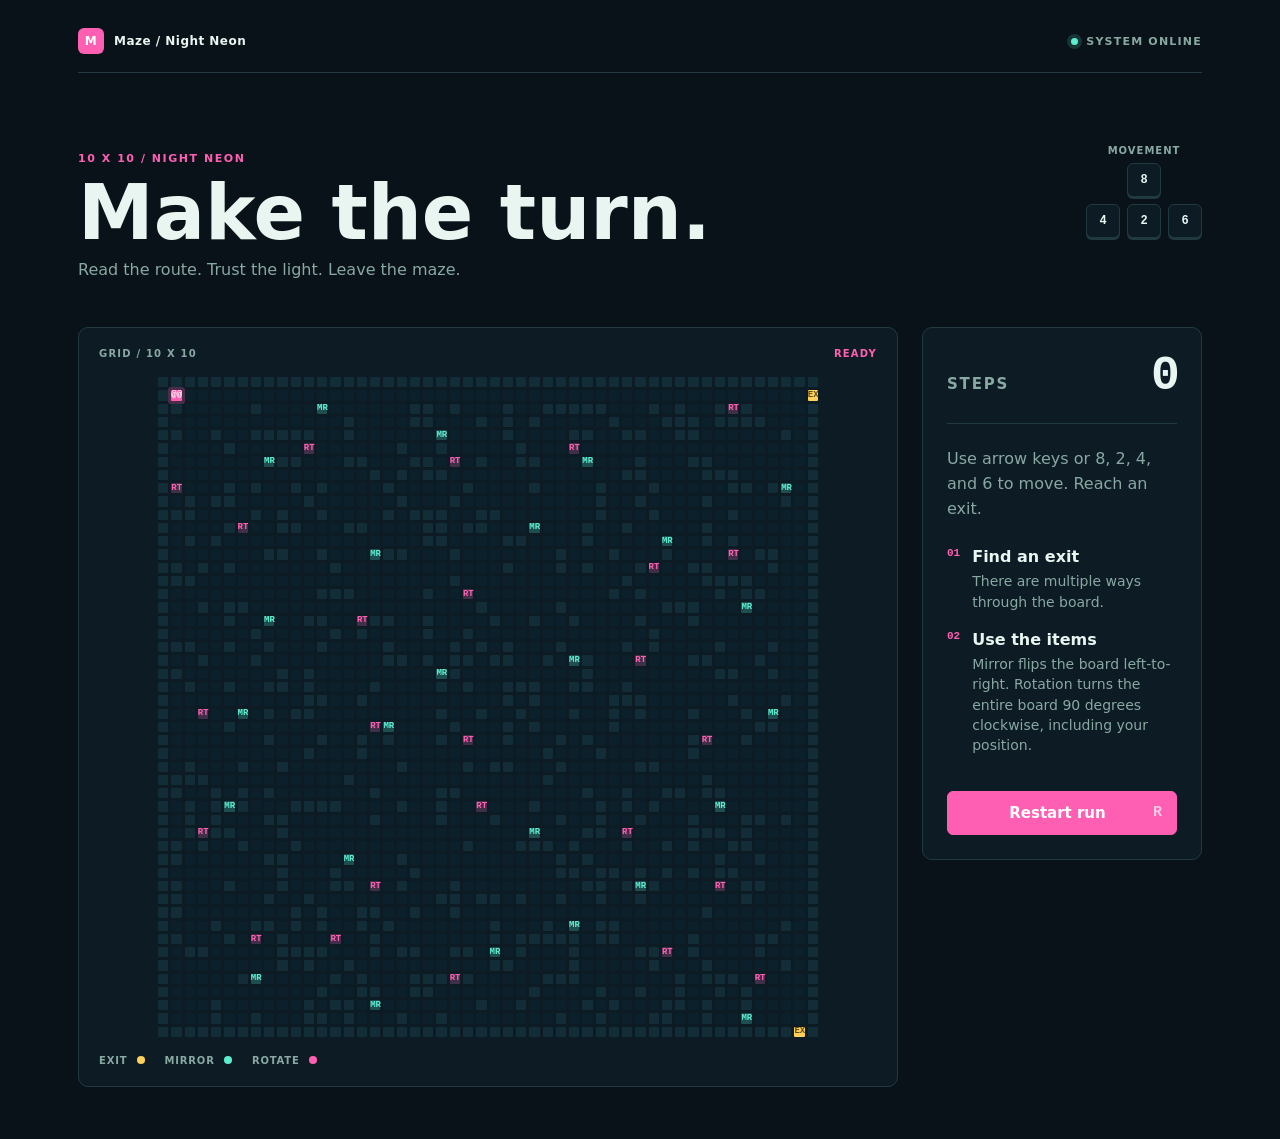
==== neon.html @ 40fe3949 "Initial commit" ====
<!doctype html>
<html lang="en">
<head>
  <meta charset="utf-8">
  <meta name="viewport" content="width=device-width, initial-scale=1">
  <title>Maze Game - Night Neon</title>
  <link rel="stylesheet" href="styles.css">
</head>
<body class="game-page theme-neon">
  <main class="game-shell"><header class="topbar"><div class="brand"><span class="brand-mark">M</span><span>Maze / Night Neon</span></div><span class="status-dot">SYSTEM ONLINE</span></header><section class="hero-copy"><div><p class="eyebrow">10 x 10 / night neon</p><h1>Make the turn.</h1><p>Read the route. Trust the light. Leave the maze.</p></div><div class="keypad" aria-label="Numeric keypad movement layout"><span class="keypad-label">Movement</span><span class="key key--up">8</span><span class="key key--left">4</span><span class="key key--right">6</span><span class="key key--down">2</span></div></section><section class="game-layout"><div class="board-panel"><div class="panel-heading"><span>GRID / 10 x 10</span><span id="board-state">READY</span></div><div id="board" class="board" aria-label="Maze board"></div><div class="board-footer"><span>EXIT <b class="legend-exit"></b></span><span>MIRROR <b class="legend-mirror"></b></span><span>ROTATE <b class="legend-rotate"></b></span></div></div><aside class="hud"><div class="stat-row"><span>Steps</span><strong id="steps">0</strong></div><div class="rule"></div><p id="message" class="message">Use arrow keys or 8, 2, 4, and 6 to move. Reach an exit.</p><div class="objective"><span class="objective__index">01</span><div><strong>Find an exit</strong><small>There are multiple ways through the board.</small></div></div><div class="objective"><span class="objective__index">02</span><div><strong>Use the items</strong><small>Mirror flips the board left-to-right. Rotation turns the entire board 90 degrees clockwise, including your position.</small></div></div><button id="restart" class="button" type="button">Restart run <span aria-hidden="true">R</span></button></aside></section></main>
  <script src="game.js"></script>
</body>
</html>
---- styles.css ----
:root { color-scheme: light; font-family: Inter, ui-sans-serif, system-ui, -apple-system, BlinkMacSystemFont, "Segoe UI", sans-serif; --ink: #1d2928; --muted: #71807b; --line: #d7dfd9; --surface: #f5f7f3; --panel: #ffffff; --accent: #e46b3f; --accent-soft: #ffeadc; --wall: #263c3a; --floor: #eef2ec; --exit: #f1bf45; --item: #71a69a; }
* { box-sizing: border-box; } body { margin: 0; min-height: 100vh; background: var(--surface); color: var(--ink); } a { color: inherit; text-decoration: none; } button { font: inherit; }
.chooser { display: grid; place-items: center; padding: 48px 24px; background: #edf2eb; } .chooser-shell { width: min(980px, 100%); } .eyebrow { margin: 0 0 12px; color: var(--accent); font-size: 11px; font-weight: 800; letter-spacing: .14em; text-transform: uppercase; } h1, h2, p { margin-top: 0; } .chooser h1 { margin-bottom: 14px; font-size: clamp(34px, 6vw, 62px); letter-spacing: -.04em; line-height: .98; } .lede { width: min(620px, 100%); color: var(--muted); line-height: 1.7; } .choice-grid { display: grid; grid-template-columns: repeat(2, minmax(0, 1fr)); gap: 18px; margin-top: 42px; } .choice-card { display: grid; gap: 24px; padding: 18px; border: 1px solid var(--line); border-radius: 12px; background: var(--panel); box-shadow: 0 16px 40px rgba(30, 52, 43, .08); transition: transform .2s, box-shadow .2s; } .choice-card:hover { transform: translateY(-4px); box-shadow: 0 24px 48px rgba(30, 52, 43, .14); } .choice-card h2 { margin-bottom: 8px; font-size: 24px; letter-spacing: -.03em; } .choice-card p:not(.eyebrow) { margin-bottom: 0; color: var(--muted); line-height: 1.55; } .choice-link { color: var(--accent); font-size: 13px; font-weight: 800; } .choice-art { position: relative; height: 190px; overflow: hidden; border-radius: 8px; display: grid; place-items: center; font: 800 26px/1 ui-monospace, SFMono-Regular, Menlo, monospace; } .choice-art:before { content: ""; position: absolute; inset: 28px; border: 4px solid currentColor; opacity: .35; box-shadow: 32px 22px 0 -2px currentColor, -44px -18px 0 -2px currentColor, 60px -48px 0 -2px currentColor; } .choice-art span { position: relative; padding: 10px; border-radius: 5px; } .choice-art i, .choice-art b { position: absolute; width: 13px; height: 13px; border-radius: 50%; } .choice-art i { top: 37px; right: 48px; background: var(--exit); } .choice-art b { bottom: 35px; left: 54px; background: var(--item); } .choice-art--arcade { color: #2f4a44; background: #f7e5c7; } .choice-art--arcade span { background: #ef7145; color: white; } .choice-art--neon { color: #62f2d7; background: #0d1823; box-shadow: inset 0 0 60px rgba(0, 230, 210, .1); } .choice-art--neon span { background: #122d38; color: #ff69bb; box-shadow: 0 0 20px rgba(255, 105, 187, .6); }
.game-page { --surface: #f5f7f3; } .theme-neon { color-scheme: dark; --ink: #e8f5f0; --muted: #88a8a2; --line: #213a42; --surface: #091219; --panel: #0d1b24; --accent: #ff5fb2; --accent-soft: #29152b; --wall: #122d38; --floor: #0b202a; --exit: #ffd15b; --item: #5dedd1; } .game-shell { width: min(1180px, 100%); margin: 0 auto; padding: 28px 28px 52px; } .topbar { display: flex; align-items: center; justify-content: space-between; gap: 18px; min-height: 36px; border-bottom: 1px solid var(--line); padding-bottom: 18px; } .brand { display: flex; align-items: center; gap: 10px; font-size: 12px; font-weight: 800; letter-spacing: .04em; } .brand-mark { display: grid; place-items: center; width: 26px; height: 26px; border-radius: 6px; background: var(--accent); color: white; font-weight: 900; } .back-link, .status-dot { color: var(--muted); font-size: 11px; font-weight: 800; letter-spacing: .11em; text-transform: uppercase; } .status-dot:before { content: ""; display: inline-block; width: 7px; height: 7px; margin-right: 8px; border-radius: 50%; background: var(--item); box-shadow: 0 0 0 4px color-mix(in srgb, var(--item) 16%, transparent); } .hero-copy { display: flex; align-items: end; justify-content: space-between; gap: 32px; padding: 72px 0 48px; } .hero-copy h1 { margin-bottom: 12px; font-size: clamp(42px, 7vw, 76px); letter-spacing: -.06em; line-height: .94; } .hero-copy p:not(.eyebrow) { margin: 0; color: var(--muted); font-size: 16px; } .keypad { display: grid; grid-template-columns: repeat(3, 34px); grid-template-rows: auto repeat(3, 34px); gap: 7px; align-items: center; } .keypad-label { grid-column: 1 / -1; grid-row: 1; color: var(--muted); font-size: 10px; font-weight: 800; letter-spacing: .1em; text-align: center; text-transform: uppercase; } .key { display: grid; place-items: center; height: 34px; border: 1px solid var(--line); border-radius: 6px; background: var(--panel); color: var(--ink); font: 700 12px ui-monospace, monospace; box-shadow: 0 2px 0 var(--line); } .key--up { grid-column: 2; grid-row: 2; } .key--left { grid-column: 1; grid-row: 3; } .key--right { grid-column: 3; grid-row: 3; } .key--down { grid-column: 2; grid-row: 4; } .game-layout { display: grid; grid-template-columns: minmax(0, 1fr) 280px; gap: 24px; align-items: start; } .board-panel, .hud { border: 1px solid var(--line); border-radius: 10px; background: var(--panel); } .board-panel { padding: 20px; } .panel-heading { display: flex; justify-content: space-between; margin-bottom: 18px; color: var(--muted); font-size: 10px; font-weight: 800; letter-spacing: .12em; text-transform: uppercase; } #board-state { color: var(--accent); } .board { display: grid; grid-template-columns: repeat(10, minmax(0, 1fr)); grid-template-rows: repeat(10, minmax(0, 1fr)); width: min(100%, 660px); height: min(100%, 660px); aspect-ratio: 1 / 1; margin: 0 auto; gap: 3px; } .cell { display: grid; place-items: center; width: 100%; height: 100%; min-width: 0; min-height: 0; border-radius: 4px; color: var(--muted); font: 700 clamp(9px, 1.7vw, 15px)/1 ui-monospace, monospace; transition: background .15s, box-shadow .15s, transform .15s; } .cell--wall { background: var(--wall); color: transparent; } .cell--floor { background: var(--floor); } .cell--exit { background: var(--exit); color: #604b16; } .cell--mirror { background: color-mix(in srgb, var(--item) 23%, var(--floor)); color: var(--item); } .cell--rotate { background: color-mix(in srgb, var(--accent) 22%, var(--floor)); color: var(--accent); } .cell--player { background: var(--accent); color: #fff; box-shadow: 0 0 0 3px color-mix(in srgb, var(--accent) 25%, transparent); } .board-footer { display: flex; gap: 20px; flex-wrap: wrap; margin-top: 18px; color: var(--muted); font-size: 10px; font-weight: 800; letter-spacing: .08em; } .board-footer b { display: inline-block; width: 8px; height: 8px; margin-left: 5px; border-radius: 50%; } .legend-exit { background: var(--exit); } .legend-mirror { background: var(--item); } .legend-rotate { background: var(--accent); } .hud { padding: 24px; } .stat-row { display: flex; align-items: baseline; justify-content: space-between; color: var(--muted); font-size: 12px; font-weight: 800; letter-spacing: .12em; text-transform: uppercase; } .stat-row strong { color: var(--ink); font: 700 48px/1 ui-monospace, monospace; letter-spacing: -.06em; } .rule { height: 1px; margin: 23px 0; background: var(--line); } .message { min-height: 58px; margin-bottom: 26px; color: var(--muted); font-size: 13px; line-height: 1.55; } .message.is-alert { color: var(--accent); } .objective { display: flex; gap: 12px; margin: 18px 0; } .objective__index { color: var(--accent); font: 700 11px ui-monospace, monospace; } .objective strong, .objective small { display: block; } .objective strong { margin-bottom: 5px; font-size: 13px; } .objective small { color: var(--muted); font-size: 11px; line-height: 1.45; } .button { width: 100%; margin-top: 18px; padding: 12px 14px; border: 1px solid var(--accent); border-radius: 6px; background: var(--accent); color: white; cursor: pointer; font-size: 12px; font-weight: 800; } .button span { float: right; opacity: .65; font-family: ui-monospace, monospace; } .quit-note { margin: 16px 0 0; color: var(--muted); font-size: 10px; } .quit-note b { color: var(--ink); }
@media (max-width: 760px) { .game-layout { grid-template-columns: 1fr; } .game-shell { padding: 20px 16px 36px; } .hero-copy { display: block; padding: 48px 0 32px; } .keypad { margin-top: 28px; } .hud { order: -1; } .board-panel { padding: 12px; } }
 .key--down { grid-column: 2; grid-row: 3; }
.theme-neon .hero-copy h1 { letter-spacing: normal; }
.theme-neon .hud .stat-row { font-size: 15px; }
.theme-neon .hud .message { font-size: 16px; }
.theme-neon .hud .objective strong { font-size: 16px; }
.theme-neon .hud .objective small { font-size: 14px; }
.theme-neon .hud .button { font-size: 15px; }
.board { grid-template-columns: repeat(50, minmax(0, 1fr)); grid-template-rows: repeat(50, minmax(0, 1fr)); }
.cell { border-radius: 1px; font-size: clamp(4px, 0.8vw, 9px); }
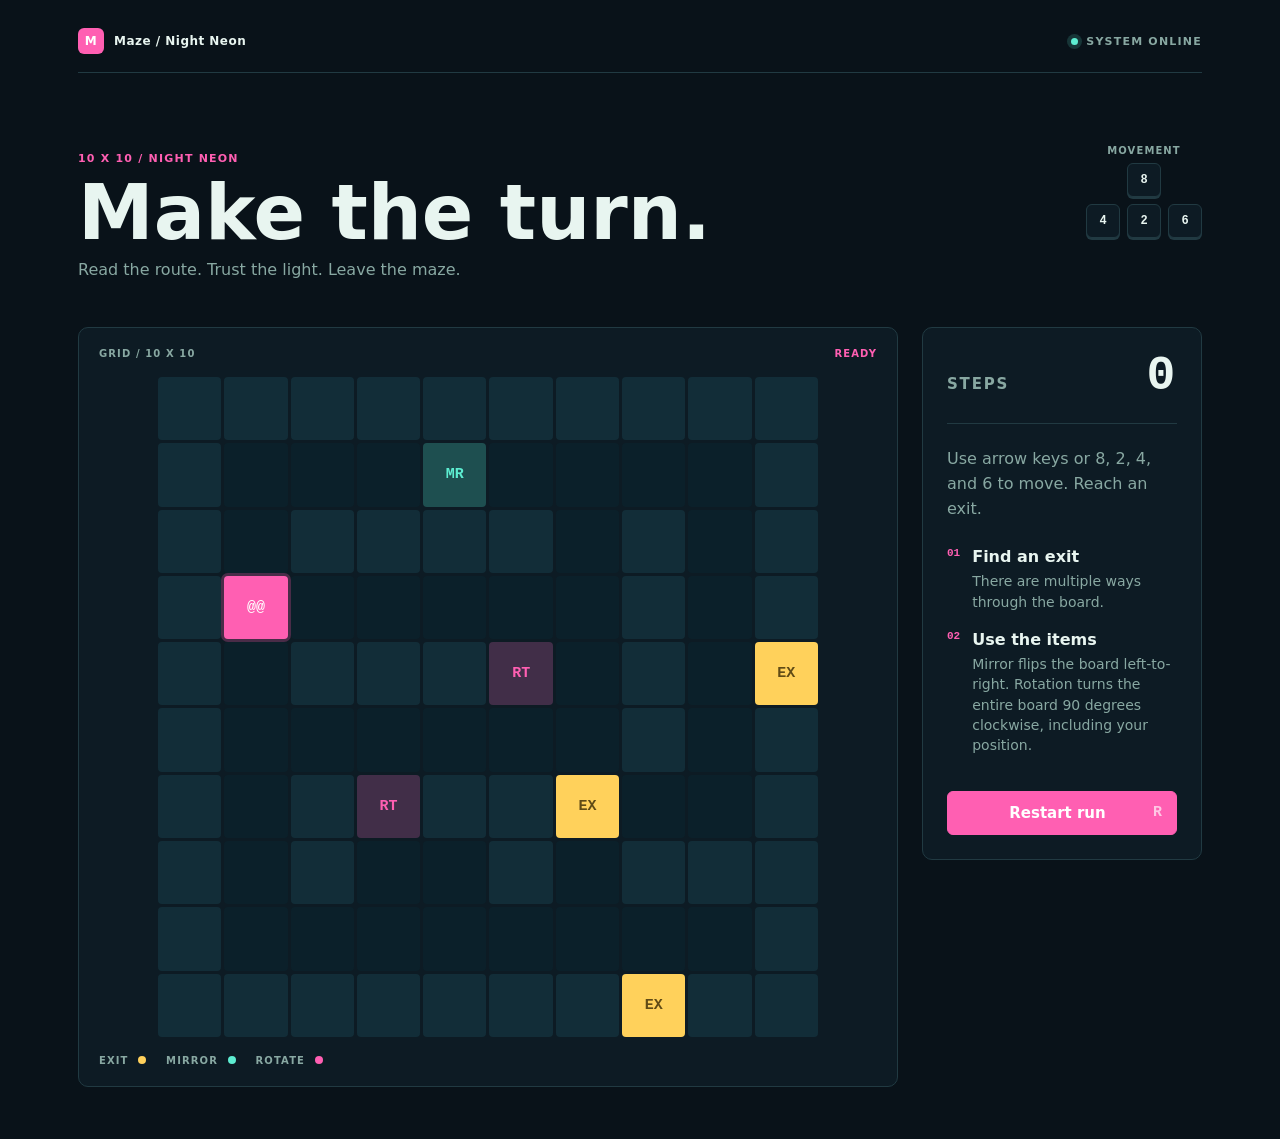
==== commit 1d3f5cb1: "Complete interactive dynamic maze game" ====
--- a/neon.html
+++ b/neon.html
@@ -6,8 +6,55 @@
   <title>Maze Game - Night Neon</title>
   <link rel="stylesheet" href="styles.css">
 </head>
-<body class="game-page theme-neon">
-  <main class="game-shell"><header class="topbar"><div class="brand"><span class="brand-mark">M</span><span>Maze / Night Neon</span></div><span class="status-dot">SYSTEM ONLINE</span></header><section class="hero-copy"><div><p class="eyebrow">10 x 10 / night neon</p><h1>Make the turn.</h1><p>Read the route. Trust the light. Leave the maze.</p></div><div class="keypad" aria-label="Numeric keypad movement layout"><span class="keypad-label">Movement</span><span class="key key--up">8</span><span class="key key--left">4</span><span class="key key--right">6</span><span class="key key--down">2</span></div></section><section class="game-layout"><div class="board-panel"><div class="panel-heading"><span>GRID / 10 x 10</span><span id="board-state">READY</span></div><div id="board" class="board" aria-label="Maze board"></div><div class="board-footer"><span>EXIT <b class="legend-exit"></b></span><span>MIRROR <b class="legend-mirror"></b></span><span>ROTATE <b class="legend-rotate"></b></span></div></div><aside class="hud"><div class="stat-row"><span>Steps</span><strong id="steps">0</strong></div><div class="rule"></div><p id="message" class="message">Use arrow keys or 8, 2, 4, and 6 to move. Reach an exit.</p><div class="objective"><span class="objective__index">01</span><div><strong>Find an exit</strong><small>There are multiple ways through the board.</small></div></div><div class="objective"><span class="objective__index">02</span><div><strong>Use the items</strong><small>Mirror flips the board left-to-right. Rotation turns the entire board 90 degrees clockwise, including your position.</small></div></div><button id="restart" class="button" type="button">Restart run <span aria-hidden="true">R</span></button></aside></section></main>
+<body>
+  <main class="game-shell">
+    <header class="topbar">
+      <div class="brand"><span class="brand-mark">M</span><span>Maze / Night Neon</span></div>
+      <span class="status-dot">SYSTEM ONLINE</span>
+    </header>
+
+    <section class="hero-copy">
+      <div>
+        <p class="eyebrow">10 x 10 / night neon</p>
+        <h1>Make the turn.</h1>
+        <p>Read the route. Trust the light. Leave the maze.</p>
+      </div>
+      <div class="keypad" aria-label="Numeric keypad movement layout">
+        <span class="keypad-label">Movement</span>
+        <span class="key key--up">8</span>
+        <span class="key key--left">4</span>
+        <span class="key key--right">6</span>
+        <span class="key key--down">2</span>
+      </div>
+    </section>
+
+    <section class="game-layout">
+      <div class="board-panel">
+        <div class="panel-heading"><span>GRID / 10 x 10</span><span id="board-state">READY</span></div>
+        <div id="board" class="board" aria-label="Maze board"></div>
+        <div class="board-footer">
+          <span>EXIT <b class="legend-exit"></b></span>
+          <span>MIRROR <b class="legend-mirror"></b></span>
+          <span>ROTATE <b class="legend-rotate"></b></span>
+        </div>
+      </div>
+
+      <aside class="hud">
+        <div class="stat-row"><span>Steps</span><strong id="steps">0</strong></div>
+        <div class="rule"></div>
+        <p id="message" class="message">Use arrow keys or 8, 2, 4, and 6 to move. Reach an exit.</p>
+        <div class="objective">
+          <span class="objective__index">01</span>
+          <div><strong>Find an exit</strong><small>There are multiple ways through the board.</small></div>
+        </div>
+        <div class="objective">
+          <span class="objective__index">02</span>
+          <div><strong>Use the items</strong><small>Mirror flips the board left-to-right. Rotation turns the entire board 90 degrees clockwise, including your position.</small></div>
+        </div>
+        <button id="restart" class="button" type="button">Restart run <span aria-hidden="true">R</span></button>
+      </aside>
+    </section>
+  </main>
   <script src="game.js"></script>
 </body>
 </html>
--- a/styles.css
+++ b/styles.css
@@ -1,14 +1,26 @@
-:root { color-scheme: light; font-family: Inter, ui-sans-serif, system-ui, -apple-system, BlinkMacSystemFont, "Segoe UI", sans-serif; --ink: #1d2928; --muted: #71807b; --line: #d7dfd9; --surface: #f5f7f3; --panel: #ffffff; --accent: #e46b3f; --accent-soft: #ffeadc; --wall: #263c3a; --floor: #eef2ec; --exit: #f1bf45; --item: #71a69a; }
-* { box-sizing: border-box; } body { margin: 0; min-height: 100vh; background: var(--surface); color: var(--ink); } a { color: inherit; text-decoration: none; } button { font: inherit; }
-.chooser { display: grid; place-items: center; padding: 48px 24px; background: #edf2eb; } .chooser-shell { width: min(980px, 100%); } .eyebrow { margin: 0 0 12px; color: var(--accent); font-size: 11px; font-weight: 800; letter-spacing: .14em; text-transform: uppercase; } h1, h2, p { margin-top: 0; } .chooser h1 { margin-bottom: 14px; font-size: clamp(34px, 6vw, 62px); letter-spacing: -.04em; line-height: .98; } .lede { width: min(620px, 100%); color: var(--muted); line-height: 1.7; } .choice-grid { display: grid; grid-template-columns: repeat(2, minmax(0, 1fr)); gap: 18px; margin-top: 42px; } .choice-card { display: grid; gap: 24px; padding: 18px; border: 1px solid var(--line); border-radius: 12px; background: var(--panel); box-shadow: 0 16px 40px rgba(30, 52, 43, .08); transition: transform .2s, box-shadow .2s; } .choice-card:hover { transform: translateY(-4px); box-shadow: 0 24px 48px rgba(30, 52, 43, .14); } .choice-card h2 { margin-bottom: 8px; font-size: 24px; letter-spacing: -.03em; } .choice-card p:not(.eyebrow) { margin-bottom: 0; color: var(--muted); line-height: 1.55; } .choice-link { color: var(--accent); font-size: 13px; font-weight: 800; } .choice-art { position: relative; height: 190px; overflow: hidden; border-radius: 8px; display: grid; place-items: center; font: 800 26px/1 ui-monospace, SFMono-Regular, Menlo, monospace; } .choice-art:before { content: ""; position: absolute; inset: 28px; border: 4px solid currentColor; opacity: .35; box-shadow: 32px 22px 0 -2px currentColor, -44px -18px 0 -2px currentColor, 60px -48px 0 -2px currentColor; } .choice-art span { position: relative; padding: 10px; border-radius: 5px; } .choice-art i, .choice-art b { position: absolute; width: 13px; height: 13px; border-radius: 50%; } .choice-art i { top: 37px; right: 48px; background: var(--exit); } .choice-art b { bottom: 35px; left: 54px; background: var(--item); } .choice-art--arcade { color: #2f4a44; background: #f7e5c7; } .choice-art--arcade span { background: #ef7145; color: white; } .choice-art--neon { color: #62f2d7; background: #0d1823; box-shadow: inset 0 0 60px rgba(0, 230, 210, .1); } .choice-art--neon span { background: #122d38; color: #ff69bb; box-shadow: 0 0 20px rgba(255, 105, 187, .6); }
-.game-page { --surface: #f5f7f3; } .theme-neon { color-scheme: dark; --ink: #e8f5f0; --muted: #88a8a2; --line: #213a42; --surface: #091219; --panel: #0d1b24; --accent: #ff5fb2; --accent-soft: #29152b; --wall: #122d38; --floor: #0b202a; --exit: #ffd15b; --item: #5dedd1; } .game-shell { width: min(1180px, 100%); margin: 0 auto; padding: 28px 28px 52px; } .topbar { display: flex; align-items: center; justify-content: space-between; gap: 18px; min-height: 36px; border-bottom: 1px solid var(--line); padding-bottom: 18px; } .brand { display: flex; align-items: center; gap: 10px; font-size: 12px; font-weight: 800; letter-spacing: .04em; } .brand-mark { display: grid; place-items: center; width: 26px; height: 26px; border-radius: 6px; background: var(--accent); color: white; font-weight: 900; } .back-link, .status-dot { color: var(--muted); font-size: 11px; font-weight: 800; letter-spacing: .11em; text-transform: uppercase; } .status-dot:before { content: ""; display: inline-block; width: 7px; height: 7px; margin-right: 8px; border-radius: 50%; background: var(--item); box-shadow: 0 0 0 4px color-mix(in srgb, var(--item) 16%, transparent); } .hero-copy { display: flex; align-items: end; justify-content: space-between; gap: 32px; padding: 72px 0 48px; } .hero-copy h1 { margin-bottom: 12px; font-size: clamp(42px, 7vw, 76px); letter-spacing: -.06em; line-height: .94; } .hero-copy p:not(.eyebrow) { margin: 0; color: var(--muted); font-size: 16px; } .keypad { display: grid; grid-template-columns: repeat(3, 34px); grid-template-rows: auto repeat(3, 34px); gap: 7px; align-items: center; } .keypad-label { grid-column: 1 / -1; grid-row: 1; color: var(--muted); font-size: 10px; font-weight: 800; letter-spacing: .1em; text-align: center; text-transform: uppercase; } .key { display: grid; place-items: center; height: 34px; border: 1px solid var(--line); border-radius: 6px; background: var(--panel); color: var(--ink); font: 700 12px ui-monospace, monospace; box-shadow: 0 2px 0 var(--line); } .key--up { grid-column: 2; grid-row: 2; } .key--left { grid-column: 1; grid-row: 3; } .key--right { grid-column: 3; grid-row: 3; } .key--down { grid-column: 2; grid-row: 4; } .game-layout { display: grid; grid-template-columns: minmax(0, 1fr) 280px; gap: 24px; align-items: start; } .board-panel, .hud { border: 1px solid var(--line); border-radius: 10px; background: var(--panel); } .board-panel { padding: 20px; } .panel-heading { display: flex; justify-content: space-between; margin-bottom: 18px; color: var(--muted); font-size: 10px; font-weight: 800; letter-spacing: .12em; text-transform: uppercase; } #board-state { color: var(--accent); } .board { display: grid; grid-template-columns: repeat(10, minmax(0, 1fr)); grid-template-rows: repeat(10, minmax(0, 1fr)); width: min(100%, 660px); height: min(100%, 660px); aspect-ratio: 1 / 1; margin: 0 auto; gap: 3px; } .cell { display: grid; place-items: center; width: 100%; height: 100%; min-width: 0; min-height: 0; border-radius: 4px; color: var(--muted); font: 700 clamp(9px, 1.7vw, 15px)/1 ui-monospace, monospace; transition: background .15s, box-shadow .15s, transform .15s; } .cell--wall { background: var(--wall); color: transparent; } .cell--floor { background: var(--floor); } .cell--exit { background: var(--exit); color: #604b16; } .cell--mirror { background: color-mix(in srgb, var(--item) 23%, var(--floor)); color: var(--item); } .cell--rotate { background: color-mix(in srgb, var(--accent) 22%, var(--floor)); color: var(--accent); } .cell--player { background: var(--accent); color: #fff; box-shadow: 0 0 0 3px color-mix(in srgb, var(--accent) 25%, transparent); } .board-footer { display: flex; gap: 20px; flex-wrap: wrap; margin-top: 18px; color: var(--muted); font-size: 10px; font-weight: 800; letter-spacing: .08em; } .board-footer b { display: inline-block; width: 8px; height: 8px; margin-left: 5px; border-radius: 50%; } .legend-exit { background: var(--exit); } .legend-mirror { background: var(--item); } .legend-rotate { background: var(--accent); } .hud { padding: 24px; } .stat-row { display: flex; align-items: baseline; justify-content: space-between; color: var(--muted); font-size: 12px; font-weight: 800; letter-spacing: .12em; text-transform: uppercase; } .stat-row strong { color: var(--ink); font: 700 48px/1 ui-monospace, monospace; letter-spacing: -.06em; } .rule { height: 1px; margin: 23px 0; background: var(--line); } .message { min-height: 58px; margin-bottom: 26px; color: var(--muted); font-size: 13px; line-height: 1.55; } .message.is-alert { color: var(--accent); } .objective { display: flex; gap: 12px; margin: 18px 0; } .objective__index { color: var(--accent); font: 700 11px ui-monospace, monospace; } .objective strong, .objective small { display: block; } .objective strong { margin-bottom: 5px; font-size: 13px; } .objective small { color: var(--muted); font-size: 11px; line-height: 1.45; } .button { width: 100%; margin-top: 18px; padding: 12px 14px; border: 1px solid var(--accent); border-radius: 6px; background: var(--accent); color: white; cursor: pointer; font-size: 12px; font-weight: 800; } .button span { float: right; opacity: .65; font-family: ui-monospace, monospace; } .quit-note { margin: 16px 0 0; color: var(--muted); font-size: 10px; } .quit-note b { color: var(--ink); }
-@media (max-width: 760px) { .game-layout { grid-template-columns: 1fr; } .game-shell { padding: 20px 16px 36px; } .hero-copy { display: block; padding: 48px 0 32px; } .keypad { margin-top: 28px; } .hud { order: -1; } .board-panel { padding: 12px; } }
- .key--down { grid-column: 2; grid-row: 3; }
-.theme-neon .hero-copy h1 { letter-spacing: normal; }
-.theme-neon .hud .stat-row { font-size: 15px; }
-.theme-neon .hud .message { font-size: 16px; }
-.theme-neon .hud .objective strong { font-size: 16px; }
-.theme-neon .hud .objective small { font-size: 14px; }
-.theme-neon .hud .button { font-size: 15px; }
-.board { grid-template-columns: repeat(50, minmax(0, 1fr)); grid-template-rows: repeat(50, minmax(0, 1fr)); }
-.cell { border-radius: 1px; font-size: clamp(4px, 0.8vw, 9px); }
+:root {
+  color-scheme: dark;
+  font-family: Inter, ui-sans-serif, system-ui, sans-serif;
+  --ink: #e8f5f0; --muted: #88a8a2; --line: #213a42;
+  --surface: #091219; --panel: #0d1b24; --accent: #ff5fb2;
+  --wall: #122d38; --floor: #0b202a; --exit: #ffd15b; --item: #5dedd1;
+}
+* { box-sizing: border-box; }
+body { margin: 0; min-height: 100vh; background: var(--surface); color: var(--ink); }
+button { font: inherit; }
+.game-shell { width: min(1180px, 100%); margin: auto; padding: 28px 28px 52px; }
+.topbar { display: flex; justify-content: space-between; align-items: center; gap: 18px; padding-bottom: 18px; border-bottom: 1px solid var(--line); }
+.brand { display: flex; align-items: center; gap: 10px; font-size: 12px; font-weight: 800; letter-spacing: .04em; }
+.brand-mark { display: grid; place-items: center; width: 26px; height: 26px; border-radius: 6px; background: var(--accent); color: white; font-weight: 900; }
+.status-dot, .eyebrow, .keypad-label, .panel-heading, .board-footer { color: var(--muted); font-size: 11px; font-weight: 800; letter-spacing: .11em; text-transform: uppercase; }
+.status-dot::before { content: ""; display: inline-block; width: 7px; height: 7px; margin-right: 8px; border-radius: 50%; background: var(--item); box-shadow: 0 0 0 4px rgba(93, 237, 209, .16); }
+.hero-copy { display: flex; justify-content: space-between; align-items: end; gap: 32px; padding: 72px 0 48px; }
+.eyebrow { margin: 0 0 12px; color: var(--accent); }.hero-copy h1 { margin: 0 0 12px; font-size: clamp(42px, 7vw, 76px); line-height: .94; }.hero-copy p:not(.eyebrow) { margin: 0; color: var(--muted); font-size: 16px; }
+.keypad { display: grid; grid-template: auto repeat(3, 34px) / repeat(3, 34px); gap: 7px; align-items: center; }.keypad-label { grid-column: 1 / -1; text-align: center; font-size: 10px; }.key { display: grid; place-items: center; height: 34px; border: 1px solid var(--line); border-radius: 6px; background: var(--panel); box-shadow: 0 2px 0 var(--line); font: 700 12px ui-monospace, monospace; }.key--up { grid-column: 2; grid-row: 2; }.key--left { grid-column: 1; grid-row: 3; }.key--right { grid-column: 3; grid-row: 3; }.key--down { grid-column: 2; grid-row: 3; }
+.game-layout { display: grid; grid-template-columns: minmax(0, 1fr) 280px; gap: 24px; align-items: start; }.board-panel, .hud { border: 1px solid var(--line); border-radius: 10px; background: var(--panel); }.board-panel { position: relative; padding: 20px; }.panel-heading { display: flex; justify-content: space-between; margin-bottom: 18px; font-size: 10px; }#board-state { color: var(--accent); }
+.board { display: grid; grid-template: repeat(10, minmax(0, 1fr)) / repeat(10, minmax(0, 1fr)); width: min(100%, 660px); aspect-ratio: 1; margin: auto; gap: 3px; }.cell { display: grid; place-items: center; min-width: 0; min-height: 0; border-radius: 4px; color: var(--muted); font: 700 clamp(9px, 1.7vw, 15px)/1 ui-monospace, monospace; transition: background .15s, box-shadow .15s; }.cell--wall { background: var(--wall); color: transparent; }.cell--floor { background: var(--floor); }.cell--exit { background: var(--exit); color: #604b16; }.cell--mirror { background: color-mix(in srgb, var(--item) 23%, var(--floor)); color: var(--item); }.cell--rotate { background: color-mix(in srgb, var(--accent) 22%, var(--floor)); color: var(--accent); }.cell--player { background: var(--accent); color: #fff; box-shadow: 0 0 0 3px rgba(255, 95, 178, .25); }.cell--trail { background: #a8f3ff; color: #173d4a; box-shadow: 0 0 10px rgba(168, 243, 255, .9), inset 0 0 5px rgba(255, 255, 255, .7); animation: trail-fade .52s ease-out forwards; }
+.board-footer { display: flex; gap: 20px; flex-wrap: wrap; margin-top: 18px; font-size: 10px; }.board-footer b { display: inline-block; width: 8px; height: 8px; margin-left: 5px; border-radius: 50%; }.legend-exit { background: var(--exit); }.legend-mirror { background: var(--item); }.legend-rotate { background: var(--accent); }
+.hud { padding: 24px; }.stat-row { display: flex; justify-content: space-between; align-items: baseline; color: var(--muted); font-size: 15px; font-weight: 800; letter-spacing: .12em; text-transform: uppercase; }.stat-row strong { color: var(--ink); font: 700 48px/1 ui-monospace, monospace; }.rule { height: 1px; margin: 23px 0; background: var(--line); }.message { min-height: 58px; margin-bottom: 26px; color: var(--muted); font-size: 16px; line-height: 1.55; }.message.is-alert { color: var(--accent); }.objective { display: flex; gap: 12px; margin: 18px 0; }.objective__index { color: var(--accent); font: 700 11px ui-monospace, monospace; }.objective strong, .objective small { display: block; }.objective strong { margin-bottom: 5px; font-size: 16px; }.objective small { color: var(--muted); font-size: 14px; line-height: 1.45; }.button { width: 100%; margin-top: 18px; padding: 12px 14px; border: 1px solid var(--accent); border-radius: 6px; background: var(--accent); color: white; cursor: pointer; font-size: 15px; font-weight: 800; }.button span { float: right; opacity: .65; font-family: ui-monospace, monospace; }
+.board-panel.is-celebrating { animation: board-celebrate .9s ease-in-out 2; }.celebration { position: absolute; inset: 20px; z-index: 3; display: grid; place-items: center; overflow: hidden; pointer-events: none; }.celebration strong { position: relative; z-index: 2; padding: 16px 20px; border: 1px solid #a8f3ff; background: rgba(9, 18, 25, .9); color: #a8f3ff; font: 800 clamp(18px, 2.4vw, 24px)/1.35 ui-monospace, monospace; text-align: center; text-shadow: 0 0 12px rgba(168, 243, 255, .9); animation: celebration-title .9s ease-out both; }.celebration-ring { position: absolute; width: 28%; aspect-ratio: 1; border: 2px solid #a8f3ff; border-radius: 50%; box-shadow: 0 0 22px #a8f3ff; animation: celebration-ring 1.15s ease-out both; }.celebration i { position: absolute; width: 7px; height: 18px; border-radius: 3px; background: #a8f3ff; box-shadow: 0 0 12px #a8f3ff; transform: rotate(var(--spark-angle)) translateY(-110px); animation: celebration-spark .9s ease-out var(--spark-delay) both; }
+@keyframes trail-fade { from { opacity: 1; } to { opacity: .18; } } @keyframes board-celebrate { 50% { box-shadow: 0 0 0 4px rgba(168, 243, 255, .55), 0 0 34px rgba(168, 243, 255, .35); } } @keyframes celebration-title { from { opacity: 0; transform: scale(.72); } 45% { opacity: 1; transform: scale(1.05); } to { opacity: 1; transform: scale(1); } } @keyframes celebration-ring { from { opacity: .9; transform: scale(.15); } to { opacity: 0; transform: scale(3.2); } } @keyframes celebration-spark { from { opacity: 0; transform: rotate(var(--spark-angle)) translateY(-18px) scale(.4); } 25% { opacity: 1; } to { opacity: 0; transform: rotate(var(--spark-angle)) translateY(-125px) scale(1); } }
+@media (max-width: 760px) { .game-layout { grid-template-columns: 1fr; }.game-shell { padding: 20px 16px 36px; }.hero-copy { display: block; padding: 48px 0 32px; }.keypad { margin-top: 28px; }.hud { order: -1; }.board-panel { padding: 12px; } }
